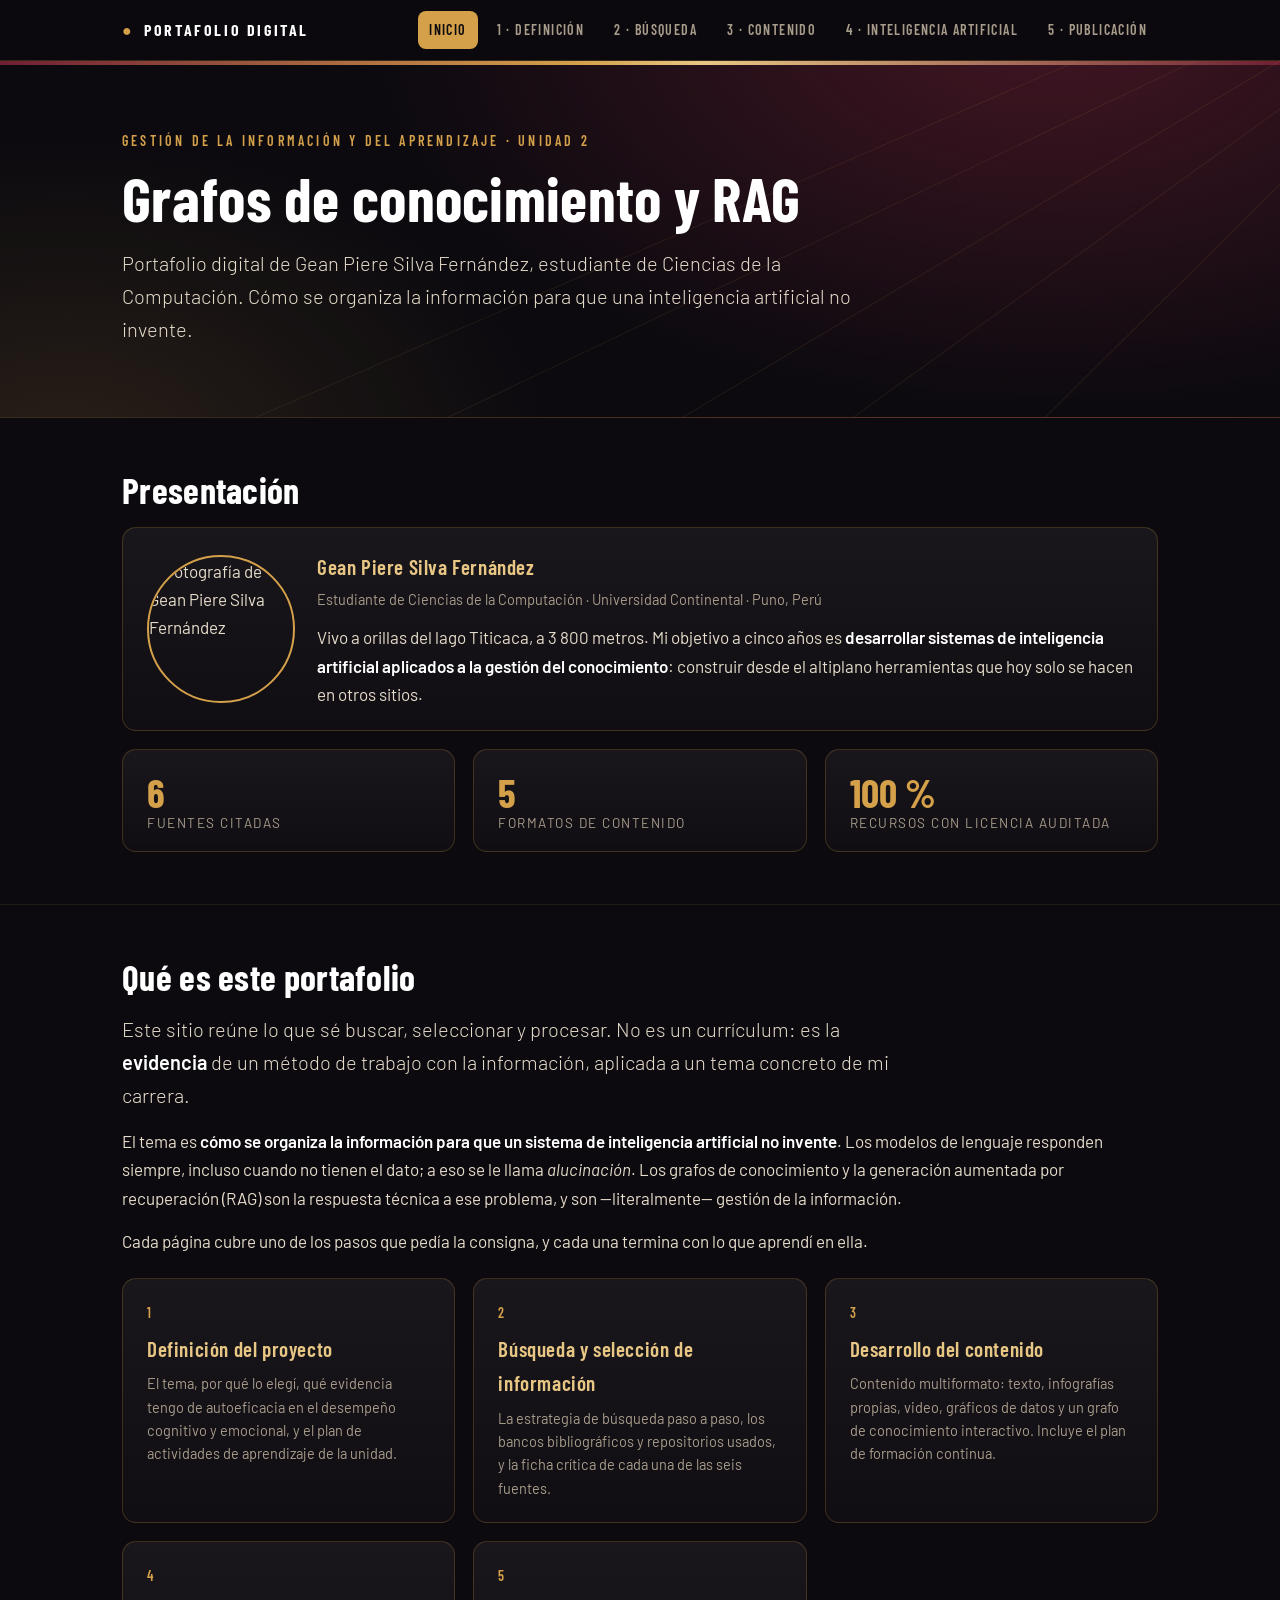
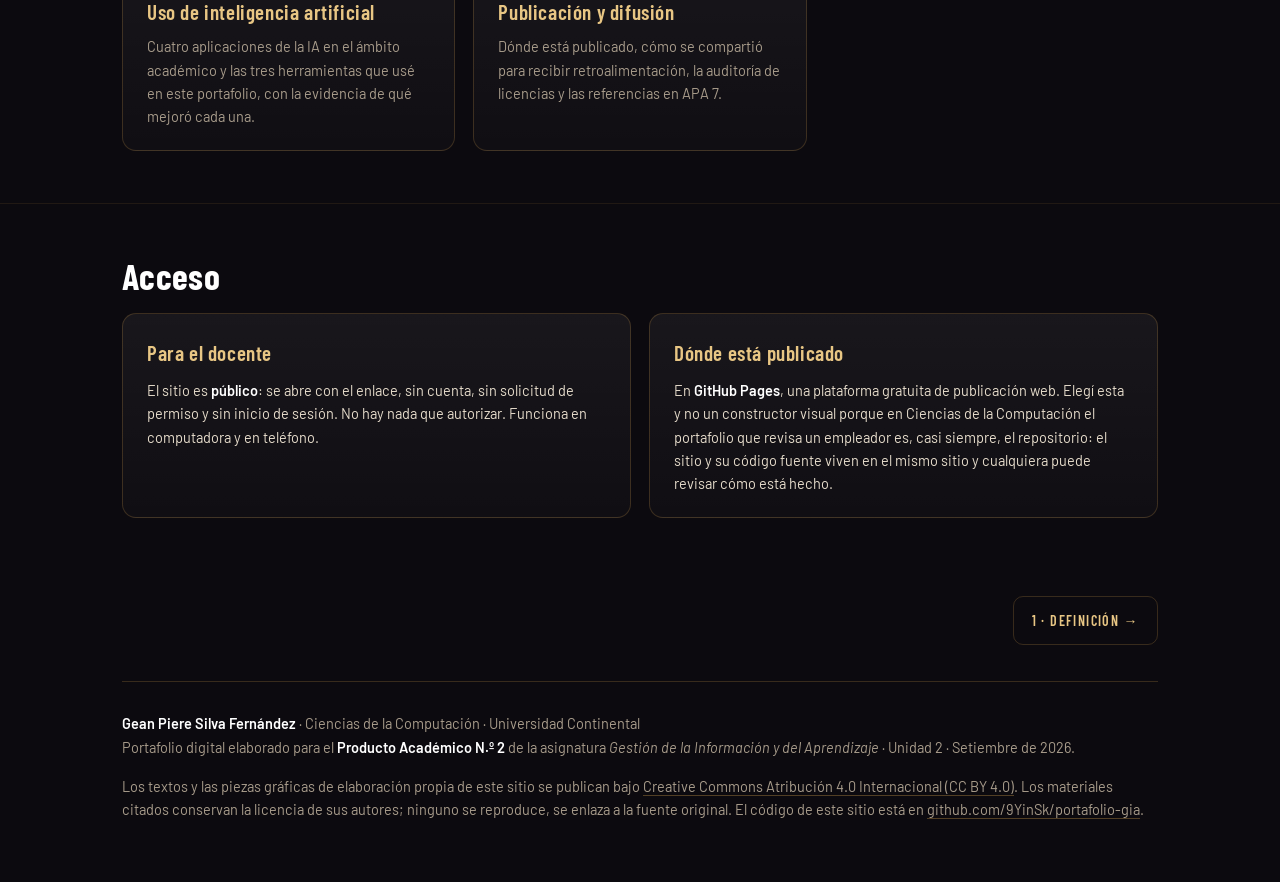
==== index.html @ c884d508 "Portafolio digital PA2: sitio completo en seis paginas Publicacion del portafolio de la Unidad 2 de " ====
<!doctype html>
<html lang="es">
<head>
<meta charset="utf-8">
<meta name="viewport" content="width=device-width, initial-scale=1">
<title>Portafolio digital &middot; Gean Piere Silva Fernández</title>
<meta name="description" content="Portafolio digital de Gean Piere Silva Fernández (Ciencias de la Computación, Universidad Continental) sobre grafos de conocimiento y RAG.">
<meta name="author" content="Gean Piere Silva Fernández">
<link rel="stylesheet" href="assets/sitio.css">
<link rel="icon" href="data:image/svg+xml,<svg xmlns='http://www.w3.org/2000/svg' viewBox='0 0 32 32'><circle cx='16' cy='16' r='13' fill='%236e1f33' stroke='%23d4a04a' stroke-width='2'/><circle cx='16' cy='16' r='4' fill='%23d4a04a'/></svg>">
</head>
<body>
<nav class="nav"><div class="nav-in"><a class="marca" href="index.html"><em>&#9679;</em> Portafolio digital</a><a class="lk act" href="index.html">Inicio</a><a class="lk" href="01-definicion.html">1 · Definición</a><a class="lk" href="02-busqueda.html">2 · Búsqueda</a><a class="lk" href="03-contenido.html">3 · Contenido</a><a class="lk" href="04-ia.html">4 · Inteligencia artificial</a><a class="lk" href="05-publicacion.html">5 · Publicación</a></div></nav>
<header class="hero"><div class="filete"></div><svg class="rayos" viewBox="0 0 1200 520" preserveAspectRatio="none" aria-hidden="true">
<g stroke="#d4a04a" stroke-width="1" opacity=".55">
<line x1="1200" y1="0" x2="640" y2="520"/><line x1="1200" y1="70" x2="800" y2="520"/>
<line x1="1200" y1="180" x2="980" y2="520"/><line x1="1120" y1="0" x2="420" y2="520"/>
<line x1="1010" y1="0" x2="240" y2="520"/>
</g></svg>
  <div class="wrap">
    <div class="kicker">Gestión de la Información y del Aprendizaje &middot; Unidad 2</div>
    <h1>Grafos de conocimiento y RAG</h1>
    <p class="entrada" style="margin-top:18px">Portafolio digital de Gean Piere Silva Fernández, estudiante de Ciencias de la Computación. Cómo se organiza la información para que una inteligencia artificial no invente.</p>
  </div>
</header>
<main>
<section class="bloque"><div class="wrap">
  <h2>Presentación</h2>
  <div class="tarjeta" style="display:flex;gap:22px;align-items:center;flex-wrap:wrap">
  <div style="flex:0 0 148px">
    <img src="assets/foto.jpg" alt="Fotografía de Gean Piere Silva Fernández" id="foto"
         style="width:148px;height:148px;object-fit:cover;border-radius:50%;border:2px solid var(--oro)"
         onerror="this.outerHTML='&lt;div id='mono' style=&quot;width:148px;height:148px;border-radius:50%;border:2px solid var(--oro);display:flex;align-items:center;justify-content:center;font-family:Barlow Condensed;font-size:54px;font-weight:700;color:#d4a04a;background:linear-gradient(180deg,rgba(110,31,51,.55),rgba(12,10,15,.6))&quot;&gt;GS&lt;/div&gt;'">
  </div>
  <div style="flex:1 1 300px">
    <h3 style="margin-bottom:4px">Gean Piere Silva Fernández</h3>
    <p class="small tenue" style="margin-bottom:12px">Estudiante de Ciencias de la Computación &middot; Universidad Continental &middot; Puno, Perú</p>
    <p style="margin-bottom:0">Vivo a orillas del lago Titicaca, a 3&nbsp;800&nbsp;metros. Mi objetivo a cinco años es
    <strong>desarrollar sistemas de inteligencia artificial aplicados a la gestión del conocimiento</strong>:
    construir desde el altiplano herramientas que hoy solo se hacen en otros sitios.</p>
  </div>
</div>
  <div style="height:18px"></div>
  <div class="rejilla r3">
    <div class="tarjeta"><div class="cifra">6<small>fuentes citadas</small></div></div>
    <div class="tarjeta"><div class="cifra">5<small>formatos de contenido</small></div></div>
    <div class="tarjeta"><div class="cifra">100&nbsp;%<small>recursos con licencia auditada</small></div></div>
  </div>
</div></section>

<section class="bloque"><div class="wrap">
  <h2>Qué es este portafolio</h2>
  <p class="entrada">Este sitio reúne lo que sé buscar, seleccionar y procesar. No es un currículum:
  es la <strong>evidencia</strong> de un método de trabajo con la información, aplicada a un tema concreto
  de mi carrera.</p>
  <p>El tema es <strong>cómo se organiza la información para que un sistema de inteligencia artificial no
  invente</strong>. Los modelos de lenguaje responden siempre, incluso cuando no tienen el dato; a eso se le
  llama <em>alucinación</em>. Los grafos de conocimiento y la generación aumentada por recuperación (RAG) son
  la respuesta técnica a ese problema, y son —literalmente— gestión de la información.</p>
  <p>Cada página cubre uno de los pasos que pedía la consigna, y cada una termina con lo que aprendí en ella.</p>
  <div style="height:8px"></div>
  <div class="rejilla r2"><a href="01-definicion.html" class="tarjeta" style="border-bottom:1px solid var(--borde);display:block"><div class="kicker" style="margin-bottom:8px">1</div><h3 style="margin-bottom:6px">Definición del proyecto</h3><p class="small tenue" style="margin-bottom:0">El tema, por qué lo elegí, qué evidencia tengo de autoeficacia en el desempeño cognitivo y emocional, y el plan de actividades de aprendizaje de la unidad.</p></a><a href="02-busqueda.html" class="tarjeta" style="border-bottom:1px solid var(--borde);display:block"><div class="kicker" style="margin-bottom:8px">2</div><h3 style="margin-bottom:6px">Búsqueda y selección de información</h3><p class="small tenue" style="margin-bottom:0">La estrategia de búsqueda paso a paso, los bancos bibliográficos y repositorios usados, y la ficha crítica de cada una de las seis fuentes.</p></a><a href="03-contenido.html" class="tarjeta" style="border-bottom:1px solid var(--borde);display:block"><div class="kicker" style="margin-bottom:8px">3</div><h3 style="margin-bottom:6px">Desarrollo del contenido</h3><p class="small tenue" style="margin-bottom:0">Contenido multiformato: texto, infografías propias, video, gráficos de datos y un grafo de conocimiento interactivo. Incluye el plan de formación continua.</p></a><a href="04-ia.html" class="tarjeta" style="border-bottom:1px solid var(--borde);display:block"><div class="kicker" style="margin-bottom:8px">4</div><h3 style="margin-bottom:6px">Uso de inteligencia artificial</h3><p class="small tenue" style="margin-bottom:0">Cuatro aplicaciones de la IA en el ámbito académico y las tres herramientas que usé en este portafolio, con la evidencia de qué mejoró cada una.</p></a><a href="05-publicacion.html" class="tarjeta" style="border-bottom:1px solid var(--borde);display:block"><div class="kicker" style="margin-bottom:8px">5</div><h3 style="margin-bottom:6px">Publicación y difusión</h3><p class="small tenue" style="margin-bottom:0">Dónde está publicado, cómo se compartió para recibir retroalimentación, la auditoría de licencias y las referencias en APA 7.</p></a></div>
</div></section>

<section class="bloque"><div class="wrap">
  <h2>Acceso</h2>
  <div class="rejilla r2">
    <div class="tarjeta">
      <h3>Para el docente</h3>
      <p class="small" style="margin-bottom:0">El sitio es <strong>público</strong>: se abre con el enlace, sin
      cuenta, sin solicitud de permiso y sin inicio de sesión. No hay nada que autorizar. Funciona en
      computadora y en teléfono.</p>
    </div>
    <div class="tarjeta">
      <h3>Dónde está publicado</h3>
      <p class="small" style="margin-bottom:0">En <strong>GitHub&nbsp;Pages</strong>, una plataforma gratuita de
      publicación web. Elegí esta y no un constructor visual porque en Ciencias de la Computación el portafolio
      que revisa un empleador es, casi siempre, el repositorio: el sitio y su código fuente viven en el mismo
      sitio y cualquiera puede revisar cómo está hecho.</p>
    </div>
  </div>
</div></section>
</main>
<div class="wrap"><div class="rutas"><span></span><a href="01-definicion.html">1 · Definición &#8594;</a></div></div>
<div class="wrap"><div class="pie">
<p><strong>Gean Piere Silva Fernández</strong> &middot; Ciencias de la Computación &middot; Universidad Continental<br>
Portafolio digital elaborado para el <strong>Producto Académico N.º 2</strong> de la asignatura
<em>Gestión de la Información y del Aprendizaje</em> &middot; Unidad 2 &middot; Setiembre de 2026.</p>
<p class="small">Los textos y las piezas gráficas de elaboración propia de este sitio se publican bajo
<a href="https://creativecommons.org/licenses/by/4.0/deed.es" rel="license">Creative Commons Atribución 4.0 Internacional (CC BY 4.0)</a>.
Los materiales citados conservan la licencia de sus autores; ninguno se reproduce, se enlaza a la fuente original.
El código de este sitio está en <a href="https://github.com/9YinSk/portafolio-gia">github.com/9YinSk/portafolio-gia</a>.</p>
</div></div>

</body></html>
---- assets/sitio.css ----
@import url('https://fonts.googleapis.com/css2?family=Barlow:wght@300;400;500;600;700&family=Barlow+Condensed:wght@500;600;700&display=swap');

:root{
  --vino:#6e1f33; --vino-claro:#a03652;
  --oro:#d4a04a;  --oro-claro:#e8c684;
  --tinta:#0c0a0f; --tinta-2:#141019; --tinta-3:#1c1626;
  --lino:#e6dccb; --lino-tenue:#a89c8b;
  --verde:#3f7d6a; --azul:#3c5a86;
  --borde:rgba(212,160,74,.22);
  --max:1080px;
}
*{margin:0;padding:0;box-sizing:border-box}
html{scroll-behavior:smooth}
body{
  font-family:'Barlow',system-ui,-apple-system,sans-serif;
  background:var(--tinta); color:var(--lino);
  font-size:17px; line-height:1.65; -webkit-font-smoothing:antialiased;
}
img{max-width:100%;height:auto;display:block}
a{color:var(--oro-claro);text-decoration:none;border-bottom:1px solid rgba(212,160,74,.35)}
a:hover{color:#fff;border-bottom-color:var(--oro)}

/* ---------- barra de navegación ---------- */
.nav{
  position:sticky; top:0; z-index:50;
  background:rgba(12,10,15,.93); backdrop-filter:blur(10px);
  border-bottom:1px solid var(--borde);
}
.nav-in{max-width:var(--max);margin:0 auto;padding:0 22px;display:flex;align-items:center;gap:8px;min-height:60px;flex-wrap:wrap}
.marca{font-family:'Barlow Condensed',sans-serif;font-weight:700;letter-spacing:2.6px;text-transform:uppercase;
       font-size:16px;color:#fff;border:0;margin-right:auto;display:flex;align-items:center;gap:10px}
.marca em{font-style:normal;color:var(--oro)}
.nav a.lk{
  font-family:'Barlow Condensed',sans-serif;font-weight:600;letter-spacing:1.4px;text-transform:uppercase;
  font-size:14px;color:var(--lino-tenue);border:0;padding:7px 11px;border-radius:8px;white-space:nowrap
}
.nav a.lk:hover{color:#fff;background:rgba(212,160,74,.12)}
.nav a.lk.act{color:var(--tinta);background:var(--oro)}

/* ---------- estructura ---------- */
.hero{
  position:relative;overflow:hidden;
  background:
    radial-gradient(1100px 620px at 82% -10%, rgba(110,31,51,.55), transparent 62%),
    radial-gradient(820px 540px at 5% 112%, rgba(212,160,74,.14), transparent 60%),
    var(--tinta);
  border-bottom:1px solid var(--borde);
}
.hero svg.rayos{position:absolute;inset:0;width:100%;height:100%;opacity:.22;pointer-events:none}
.wrap{max-width:var(--max);margin:0 auto;padding:0 22px;position:relative}
.hero .wrap{padding-top:64px;padding-bottom:56px}
section.bloque{padding:52px 0;border-bottom:1px solid rgba(212,160,74,.10)}
section.bloque:last-of-type{border-bottom:0}

.kicker{font-family:'Barlow Condensed',sans-serif;font-weight:600;letter-spacing:3.2px;
        text-transform:uppercase;color:var(--oro);font-size:14px;margin-bottom:14px}
h1{font-family:'Barlow Condensed',sans-serif;font-weight:700;font-size:clamp(38px,6.4vw,62px);
   line-height:1.02;color:#fff;letter-spacing:.3px}
h2{font-family:'Barlow Condensed',sans-serif;font-weight:700;font-size:clamp(26px,3.6vw,36px);
   color:#fff;line-height:1.12;margin-bottom:16px;letter-spacing:.3px}
h3{font-family:'Barlow Condensed',sans-serif;font-weight:600;font-size:21px;color:var(--oro-claro);
   letter-spacing:.6px;margin-bottom:9px}
p{margin-bottom:15px}
p.entrada{font-size:20px;font-weight:300;color:var(--lino);max-width:70ch}
.tenue{color:var(--lino-tenue)}
.small{font-size:14.5px;line-height:1.6}
ul,ol{margin:0 0 15px 20px}
li{margin-bottom:7px}
strong{color:#fff;font-weight:600}

/* ---------- piezas ---------- */
.tarjeta{
  background:linear-gradient(180deg,rgba(255,255,255,.055),rgba(255,255,255,.018));
  border:1px solid var(--borde);border-radius:14px;padding:22px 24px;
}
.rejilla{display:grid;gap:18px}
.r2{grid-template-columns:repeat(auto-fit,minmax(280px,1fr))}
.r3{grid-template-columns:repeat(auto-fit,minmax(220px,1fr))}
.filete{height:4px;background:linear-gradient(90deg,var(--vino),var(--oro) 45%,var(--oro-claro) 55%,var(--vino))}

.pill{display:inline-block;font-family:'Barlow Condensed',sans-serif;font-weight:600;letter-spacing:1.6px;
      text-transform:uppercase;font-size:12px;padding:4px 10px;border-radius:999px;
      border:1px solid var(--borde);color:var(--oro);background:rgba(212,160,74,.08)}
.pill.ok{color:#8fd8bd;border-color:rgba(63,125,106,.5);background:rgba(63,125,106,.14)}
.pill.no{color:#e8a1a1;border-color:rgba(160,54,82,.5);background:rgba(160,54,82,.14)}

figure{margin:22px 0}
figure img{border-radius:12px;border:1px solid var(--borde)}
figcaption{font-size:14px;color:var(--lino-tenue);margin-top:9px;line-height:1.5}

.video{position:relative;padding-top:56.25%;border-radius:12px;overflow:hidden;border:1px solid var(--borde);background:#000}
.video iframe{position:absolute;inset:0;width:100%;height:100%;border:0}

table{width:100%;border-collapse:collapse;font-size:15px}
th,td{padding:10px 12px;border-bottom:1px solid rgba(212,160,74,.16);text-align:left;vertical-align:top}
th{font-family:'Barlow Condensed',sans-serif;letter-spacing:1.4px;text-transform:uppercase;
   font-size:13px;color:var(--oro);font-weight:600}
.tabla-scroll{overflow-x:auto;-webkit-overflow-scrolling:touch}

.ref{font-size:15px;padding-left:30px;text-indent:-30px;margin-bottom:14px;line-height:1.55;color:var(--lino)}
.ref em{color:var(--lino-tenue)}

blockquote{border-left:3px solid var(--oro);padding:4px 0 4px 18px;margin:18px 0;color:var(--lino);font-weight:300;font-size:18.5px}
blockquote cite{display:block;font-size:14.5px;color:var(--lino-tenue);font-style:normal;margin-top:8px}

.nota{border-left:3px solid var(--vino-claro);background:rgba(160,54,82,.10);padding:14px 18px;border-radius:0 10px 10px 0;font-size:15.5px}

.pie{border-top:1px solid var(--borde);padding:30px 0 46px;font-size:14.5px;color:var(--lino-tenue);margin-top:10px}
.pie a{color:var(--lino-tenue)}

.paso{display:flex;gap:14px;align-items:flex-start;margin-bottom:16px}
.paso .n{font-family:'Barlow Condensed',sans-serif;font-weight:700;font-size:26px;color:var(--oro);
         line-height:1;min-width:38px;padding-top:2px}
.cifra{font-family:'Barlow Condensed',sans-serif;font-weight:700;font-size:40px;color:var(--oro);line-height:1}
.cifra small{display:block;font-family:'Barlow',sans-serif;font-weight:400;font-size:13.5px;
             letter-spacing:1.5px;text-transform:uppercase;color:var(--lino-tenue);margin-top:4px}

/* siguiente / anterior */
.rutas{display:flex;justify-content:space-between;gap:14px;padding:26px 0;flex-wrap:wrap}
.rutas a{border:1px solid var(--borde);border-radius:10px;padding:12px 18px;font-family:'Barlow Condensed',sans-serif;
         letter-spacing:1.4px;text-transform:uppercase;font-size:14px;font-weight:600}
.rutas a:hover{background:rgba(212,160,74,.12)}

@media (max-width:640px){
  body{font-size:16px}
  .nav-in{min-height:auto;padding:8px 14px}
  .marca{width:100%;margin-bottom:4px}
  .wrap{padding:0 16px}
  .hero .wrap{padding-top:40px;padding-bottom:38px}
}
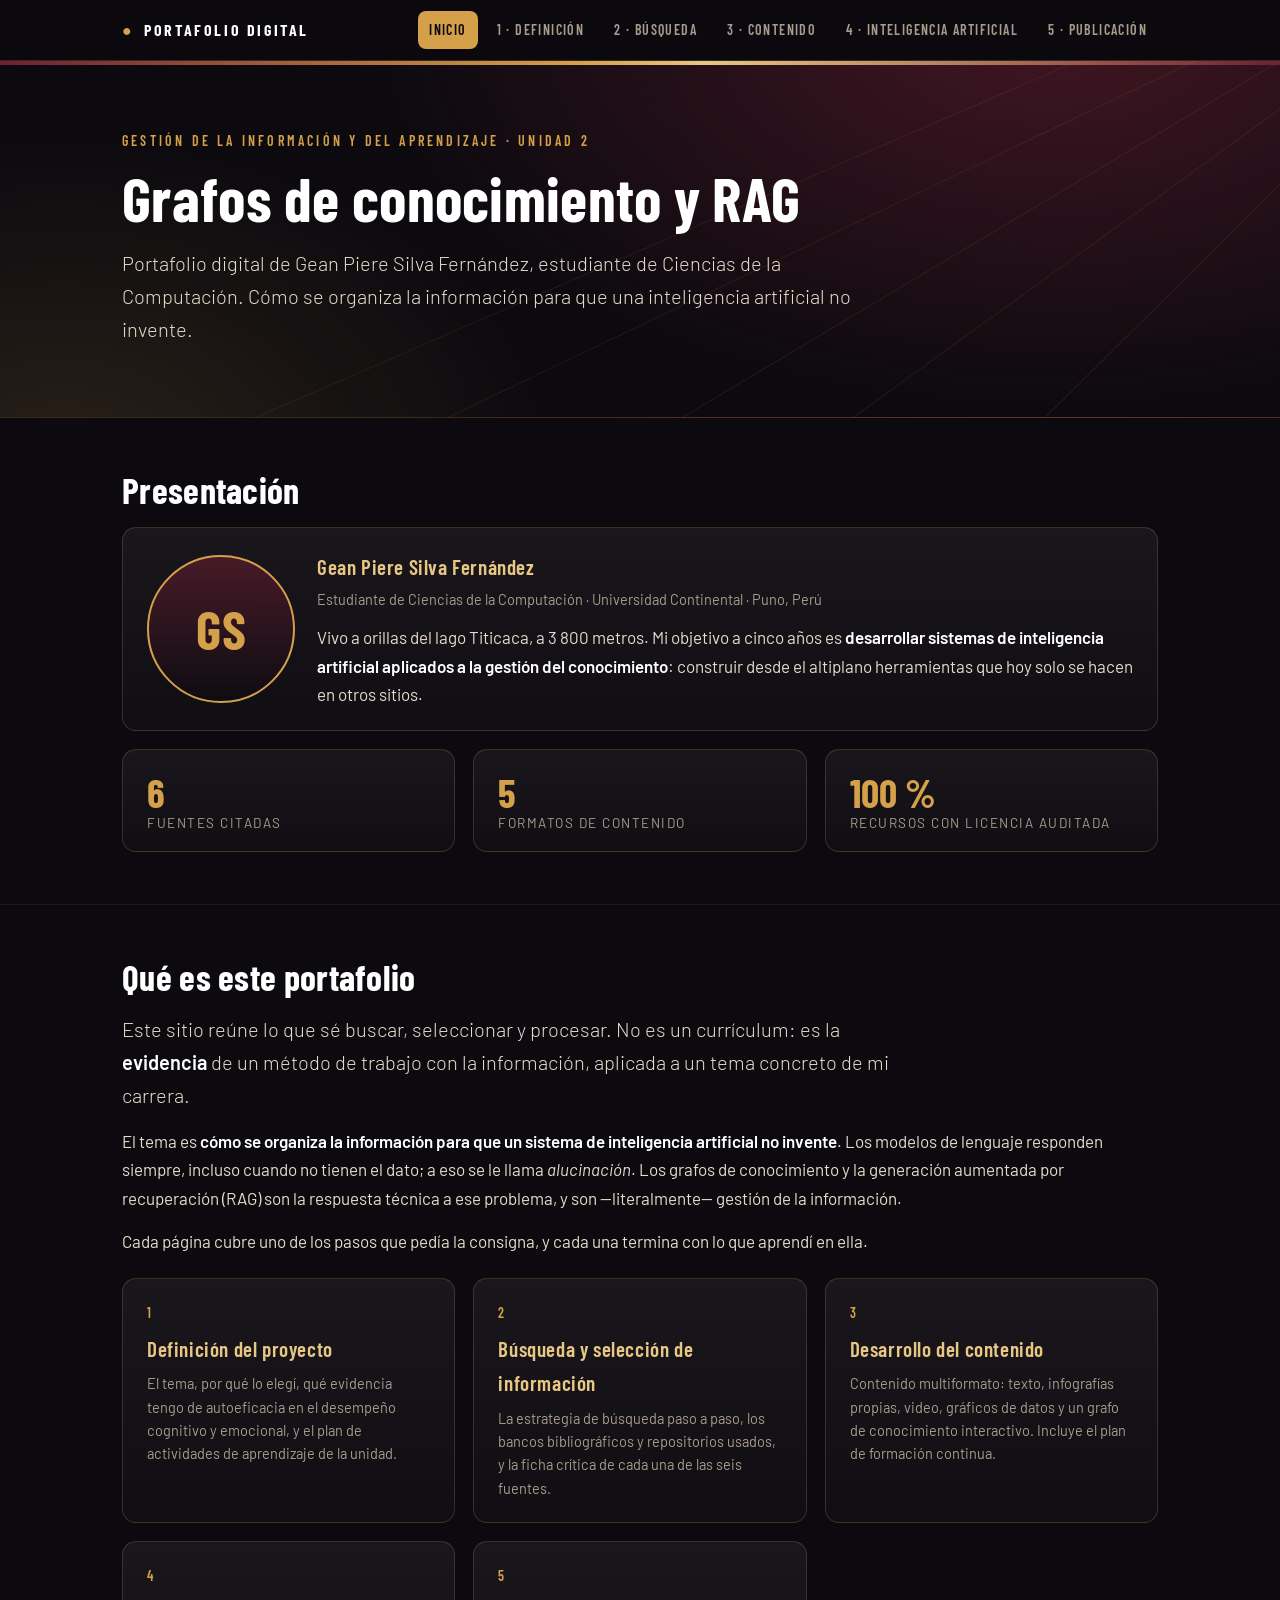
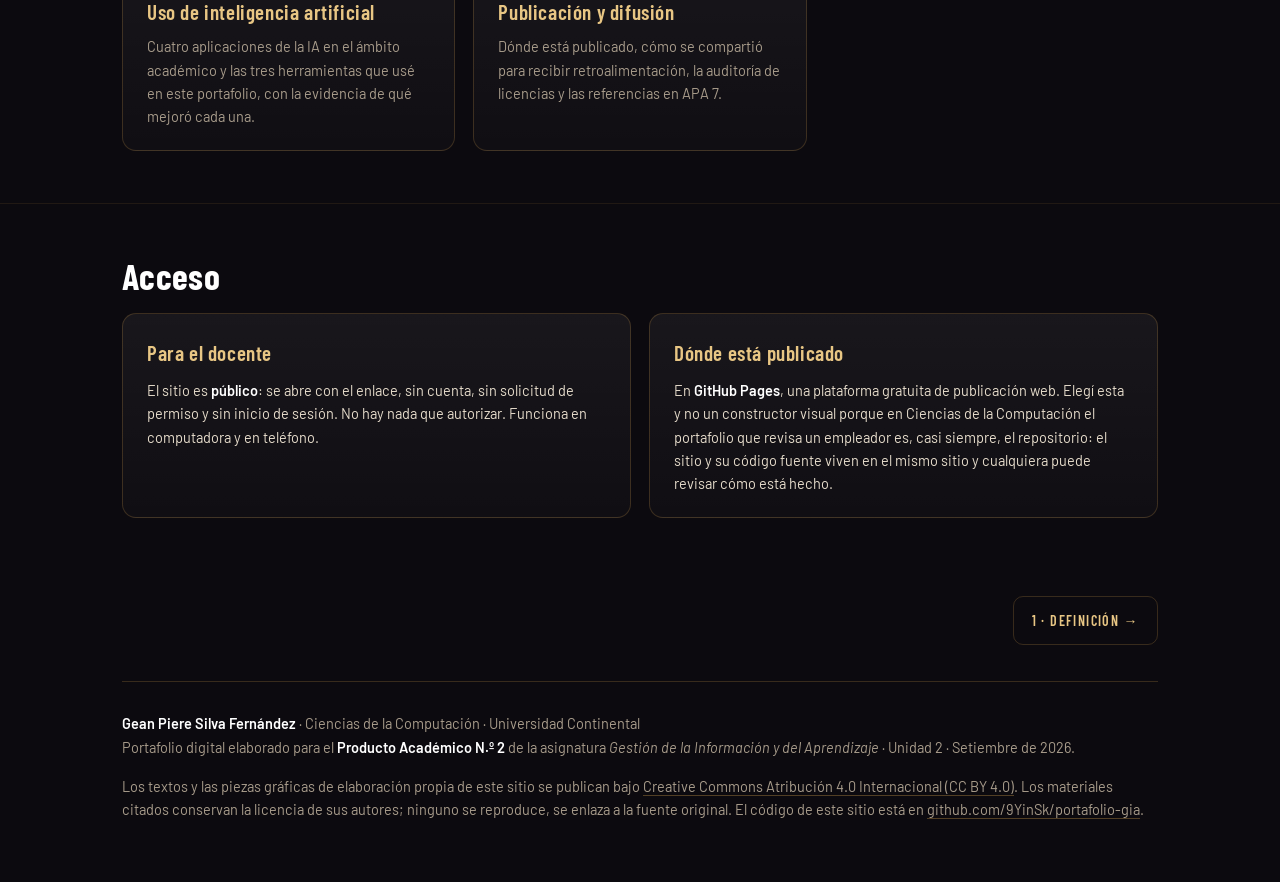
==== commit 9089b8ed: "Monograma cuando aun no hay foto El hueco de la foto mostraba el texto alternativo roto porque el ma" ====
--- a/index.html
+++ b/index.html
@@ -27,16 +27,14 @@
 <section class="bloque"><div class="wrap">
   <h2>Presentación</h2>
   <div class="tarjeta" style="display:flex;gap:22px;align-items:center;flex-wrap:wrap">
-  <div style="flex:0 0 148px">
-    <img src="assets/foto.jpg" alt="Fotografía de Gean Piere Silva Fernández" id="foto"
-         style="width:148px;height:148px;object-fit:cover;border-radius:50%;border:2px solid var(--oro)"
-         onerror="this.outerHTML='&lt;div id='mono' style=&quot;width:148px;height:148px;border-radius:50%;border:2px solid var(--oro);display:flex;align-items:center;justify-content:center;font-family:Barlow Condensed;font-size:54px;font-weight:700;color:#d4a04a;background:linear-gradient(180deg,rgba(110,31,51,.55),rgba(12,10,15,.6))&quot;&gt;GS&lt;/div&gt;'">
+  <div id="avatar" style="flex:0 0 148px;width:148px;height:148px;border-radius:50%;border:2px solid var(--oro);overflow:hidden;display:flex;align-items:center;justify-content:center;background:linear-gradient(180deg,rgba(110,31,51,.55),rgba(12,10,15,.6))">
+    <img src="assets/foto.jpg" alt="Fotograf&iacute;a de Gean Piere Silva Fernández" style="width:100%;height:100%;object-fit:cover">
   </div>
   <div style="flex:1 1 300px">
     <h3 style="margin-bottom:4px">Gean Piere Silva Fernández</h3>
-    <p class="small tenue" style="margin-bottom:12px">Estudiante de Ciencias de la Computación &middot; Universidad Continental &middot; Puno, Perú</p>
-    <p style="margin-bottom:0">Vivo a orillas del lago Titicaca, a 3&nbsp;800&nbsp;metros. Mi objetivo a cinco años es
-    <strong>desarrollar sistemas de inteligencia artificial aplicados a la gestión del conocimiento</strong>:
+    <p class="small tenue" style="margin-bottom:12px">Estudiante de Ciencias de la Computación &middot; Universidad Continental &middot; Puno, Per&uacute;</p>
+    <p style="margin-bottom:0">Vivo a orillas del lago Titicaca, a 3&nbsp;800&nbsp;metros. Mi objetivo a cinco a&ntilde;os es
+    <strong>desarrollar sistemas de inteligencia artificial aplicados a la gesti&oacute;n del conocimiento</strong>:
     construir desde el altiplano herramientas que hoy solo se hacen en otros sitios.</p>
   </div>
 </div>
@@ -91,5 +89,19 @@
 Los materiales citados conservan la licencia de sus autores; ninguno se reproduce, se enlaza a la fuente original.
 El código de este sitio está en <a href="https://github.com/9YinSk/portafolio-gia">github.com/9YinSk/portafolio-gia</a>.</p>
 </div></div>
-
+<script>
+(function(){
+  var c=document.getElementById("avatar"); if(!c) return;
+  var i=c.querySelector("img"); if(!i) return;
+  function monograma(){
+    c.innerHTML="";
+    c.style.fontFamily="'Barlow Condensed',sans-serif";
+    c.style.fontSize="54px"; c.style.fontWeight="700"; c.style.color="var(--oro)";
+    c.style.letterSpacing="1px";
+    c.textContent="GS";
+  }
+  i.addEventListener("error", monograma);
+  if(i.complete && i.naturalWidth===0) monograma();
+})();
+</script>
 </body></html>
